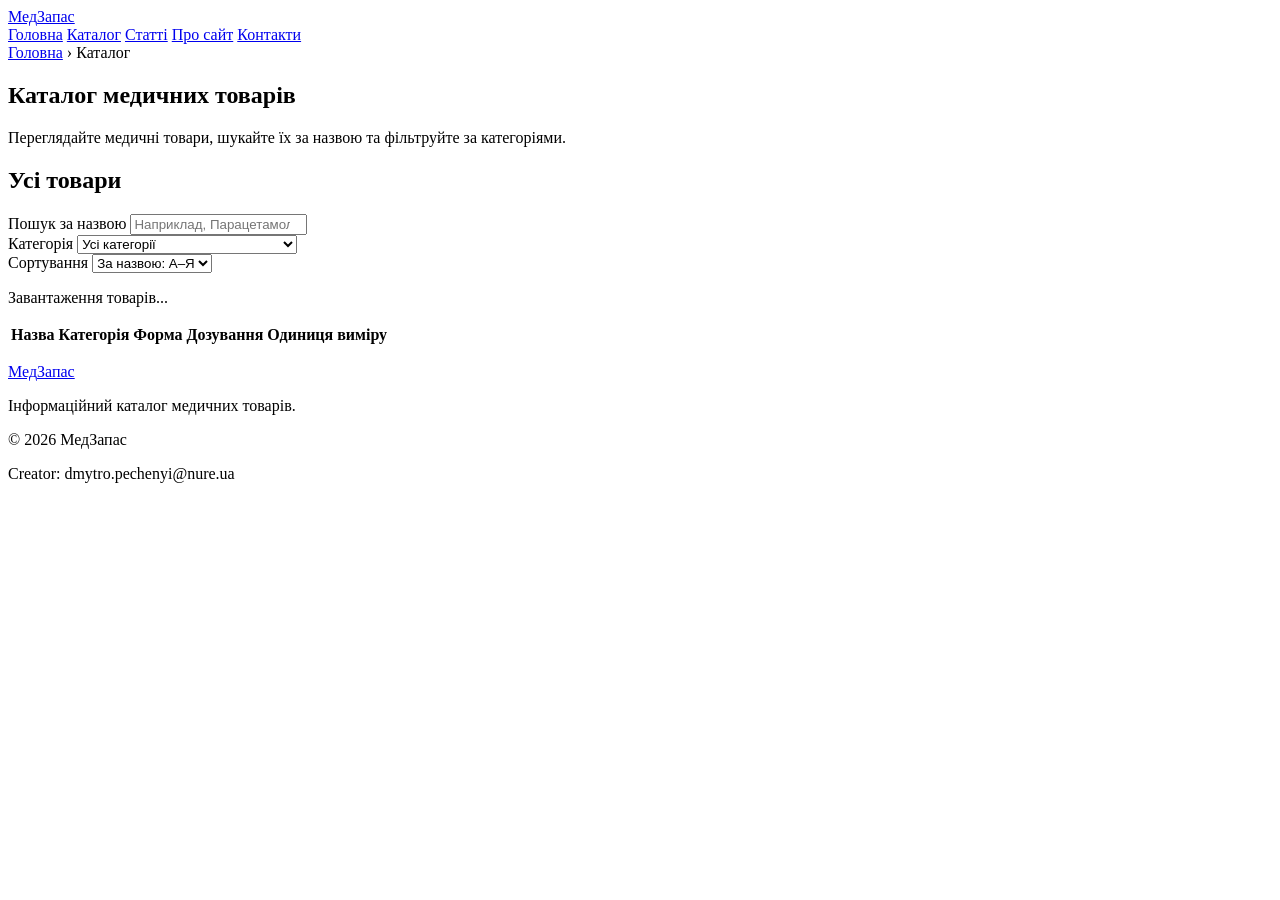
==== catalog.html @ 5ecda2e0 "Add files via upload" ====
<!DOCTYPE html>
<html lang="uk">
  <head>
    <meta charset="UTF-8" />
    <meta name="viewport" content="width=device-width, initial-scale=1.0" />

    <title>Каталог медичних товарів: ліки та медичні вироби — МедЗапас</title>
    <meta
      name="description"
      content="Каталог МедЗапас: дві категорії медичних товарів і демонстраційні картки з описом та одиницею виміру. Усі дані навчальні."
    />
    <link rel="preconnect" href="https://fonts.googleapis.com" />
    <link rel="preconnect" href="https://fonts.gstatic.com" crossorigin />
    <link
      href="https://fonts.googleapis.com/css2?family=Manrope:wght@400;500;600;700;800&display=swap"
      rel="stylesheet"
    />
    <link rel="stylesheet" href="css/style.css" />
  </head>
  <body>
    <header class="header">
      <div class="container header-content">
        <a class="logo" href="index.html">Мед<span>Запас</span></a>

        <nav class="navigation">
          <a href="index.html">Головна</a>
          <a href="catalog.html" class="active">Каталог</a>
          <a href="articles.html">Статті</a>
          <a href="about.html">Про сайт</a>
          <a href="contacts.html">Контакти</a>
        </nav>
      </div>
    </header>

    <main>
      <section class="page-header">
        <div class="container">
          <div class="breadcrumbs">
            <a href="index.html">Головна</a> ›
            <span>Каталог</span>
          </div>

          <h1>Каталог медичних товарів</h1>

          <p class="lead">
            Переглядайте медичні товари, шукайте їх за назвою та фільтруйте за
            категоріями.
          </p>
        </div>
      </section>

      <section class="section">
        <div class="container">
          <h2>Усі товари</h2>

          <div class="catalog-controls">
            <div class="control-field">
              <label for="searchInput">Пошук за назвою</label>
              <input
                type="search"
                id="searchInput"
                placeholder="Наприклад, Парацетамол"
              />
            </div>

            <div class="control-field">
              <label for="categoryFilter">Категорія</label>
              <select id="categoryFilter">
                <option value="">Усі категорії</option>
                <option value="medicines">Лікарські засоби</option>
                <option value="devices">Вироби медичного призначення</option>
              </select>
            </div>

            <div class="control-field">
              <label for="sortSelect">Сортування</label>
              <select id="sortSelect">
                <option value="asc">За назвою: А–Я</option>
                <option value="desc">За назвою: Я–А</option>
              </select>
            </div>
          </div>

          <p id="resultsCount" aria-live="polite">Завантаження товарів...</p>

          <div class="table-wrap">
            <table class="product-table">
              <thead>
                <tr>
                  <th>Назва</th>
                  <th>Категорія</th>
                  <th>Форма</th>
                  <th>Дозування</th>
                  <th>Одиниця виміру</th>
                </tr>
              </thead>
              <tbody id="productTableBody"></tbody>
            </table>
          </div>

          <p id="catalogMessage" role="status"></p>

          <div id="pagination" class="pagination"></div>
        </div>
      </section>
    </main>

    <script src="js/catalog.js"></script>

    <footer class="footer">
      <div class="container footer-content">
        <a class="logo footer-logo" href="index.html">Мед<span>Запас</span></a>
        <p>Інформаційний каталог медичних товарів.</p>
        <p class="copyright">© 2026 МедЗапас</p>
        <p>Creator: dmytro.pechenyi@nure.ua</p>
      </div>
    </footer>
  </body>
</html>
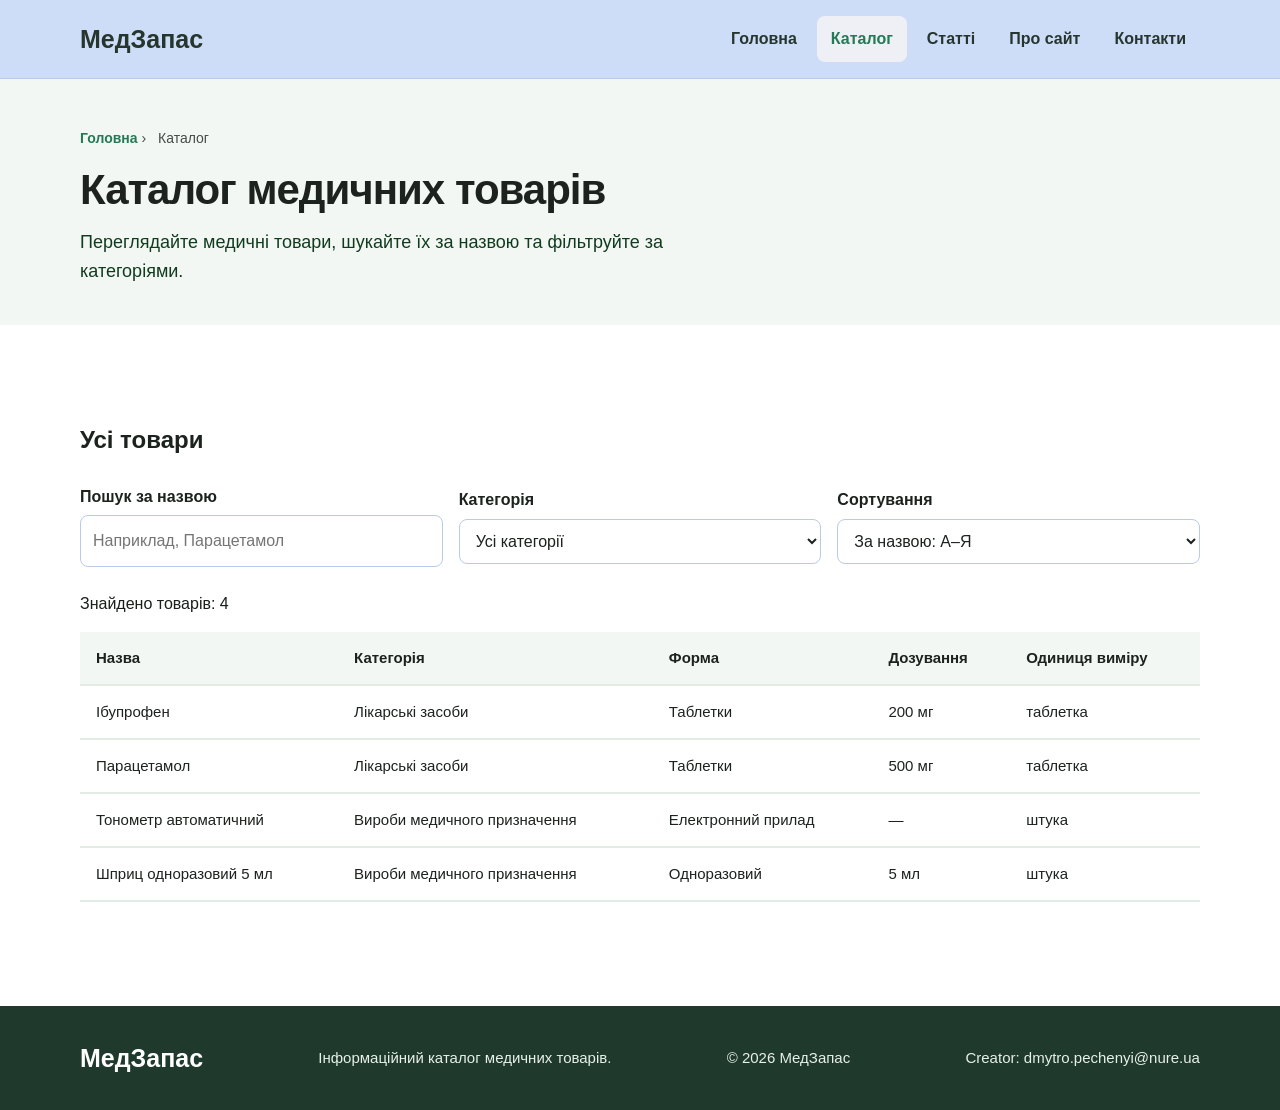
==== commit 963b5ed3: "Enhance catalog.html with better metadata Updated the catalog page with improved descriptions and me" ====
--- a/catalog.html
+++ b/catalog.html
@@ -7,7 +7,7 @@
     <title>Каталог медичних товарів: ліки та медичні вироби — МедЗапас</title>
     <meta
       name="description"
-      content="Каталог МедЗапас: дві категорії медичних товарів і демонстраційні картки з описом та одиницею виміру. Усі дані навчальні."
+      content="Каталог МедЗапас: дві категорії медичних товарів і демонстраційні картки з описом та одиницею виміру."
     />
     <link rel="preconnect" href="https://fonts.googleapis.com" />
     <link rel="preconnect" href="https://fonts.gstatic.com" crossorigin />
--- a/css/style.css
+++ b/css/style.css
@@ -0,0 +1,724 @@
+* {
+  box-sizing: border-box;
+}
+
+html {
+  scroll-behavior: smooth;
+}
+
+body {
+  margin: 0;
+  font-family: "Manrope", sans-serif;
+  color: #1c221e;
+  background: #ffffff;
+  line-height: 1.6;
+}
+
+a {
+  color: inherit;
+  text-decoration: none;
+}
+
+.container {
+  width: min(1120px, calc(100% - 40px));
+  margin: 0 auto;
+}
+
+/* Шапка */
+.header {
+  background: #ceddf7;
+  border-bottom: 1px solid #b8cbe9;
+}
+
+.header-content {
+  min-height: 78px;
+  display: flex;
+  align-items: center;
+  justify-content: space-between;
+  gap: 28px;
+}
+
+.logo {
+  font-size: 25px;
+  font-weight: 800;
+  color: #26352d;
+  white-space: nowrap;
+}
+
+.navigation {
+  display: flex;
+  align-items: center;
+  gap: 6px;
+  flex-wrap: wrap;
+}
+
+.navigation a {
+  padding: 10px 14px;
+  border-radius: 8px;
+  font-size: 16px;
+  font-weight: 600;
+  color: #26352d;
+  transition: background 0.2s, color 0.2s;
+}
+
+.navigation a:hover {
+  color: #247a55;
+  background: #f7f5f5cb;
+}
+
+.navigation a.active {
+  color: #247a55;
+  background: #f7f5f5cb;
+}
+
+/* Головний блок */
+.hero {
+  background: #f3f7f4;
+  padding: 76px 0;
+}
+
+.hero-content {
+  display: grid;
+  grid-template-columns: 1.2fr 0.8fr;
+  align-items: center;
+  gap: 60px;
+}
+
+.eyebrow {
+  margin: 0 0 12px;
+  color: #247a55;
+  font-size: 14px;
+  font-weight: 700;
+  letter-spacing: 1.2px;
+}
+
+.hero h1 {
+  max-width: 650px;
+  margin: 0 0 20px;
+  font-size: clamp(34px, 4vw, 52px);
+  line-height: 1.15;
+  letter-spacing: -1.5px;
+}
+
+.hero-description {
+  max-width: 550px;
+  margin: 0 0 30px;
+  color: #103c1e;
+  font-size: 18px;
+}
+
+.button {
+  display: inline-block;
+  padding: 14px 24px;
+  background: #247a55;
+  color: #ffffff;
+  border-radius: 8px;
+  font-weight: 700;
+  transition: background 0.2s, transform 0.2s;
+}
+
+.button:hover {
+  background: #195e40;
+  transform: translateY(-2px);
+}
+
+/* Зображення */
+.hero-image {
+  width: 300px;
+  height: 300px;
+  max-width: 100%;
+  object-fit: contain;
+  display: block;
+  margin-left: auto;
+  transform: translateX(30px);
+}
+
+/* Загальні секції */
+.section {
+  padding: 76px 0;
+}
+
+.section-heading {
+  margin-bottom: 32px;
+}
+
+.section-heading h2 {
+  margin: 0 0 8px;
+  font-size: 32px;
+  line-height: 1.25;
+}
+
+.section-heading > p:last-child {
+  margin: 0;
+  color: #222121;
+}
+
+/* Категорії */
+.card-grid {
+  display: grid;
+  grid-template-columns: repeat(2, minmax(0, 1fr));
+  gap: 22px;
+}
+
+.category-card {
+  display: block;
+  padding: 28px;
+  border: 2px solid #e3ebe5;
+  border-radius: 14px;
+  transition: border-color 0.2s, transform 0.2s, box-shadow 0.2s;
+}
+
+.category-card:hover {
+  border-color: #247a55;
+  transform: translateY(-4px);
+  box-shadow: 0 12px 28px #26352d0c;
+}
+
+.card-icon {
+  width: 48px;
+  height: 48px;
+  display: grid;
+  place-items: center;
+  border-radius: 12px;
+  background: #e5f2e9;
+  color: #247a55;
+  font-size: 26px;
+}
+
+.category-card h3 {
+  margin: 18px 0 8px;
+  font-size: 19px;
+  line-height: 1.35;
+}
+
+.category-card p {
+  color: #313733;
+  font-size: 14px;
+}
+
+.card-link {
+  display: inline-block;
+  margin-top: 8px;
+  color: #247a55;
+  font-size: 14px;
+  font-weight: 700;
+}
+
+/* Блок корисних статей */
+.articles {
+  background: #f3f7f4;
+}
+
+.articles-content {
+  display: grid;
+  grid-template-columns: 0.8fr 1.2fr;
+  gap: 70px;
+  align-items: start;
+}
+
+.articles-intro {
+  position: sticky;
+  top: 30px;
+}
+
+.articles-intro h2 {
+  max-width: 400px;
+  margin: 0 0 16px;
+  font-size: 34px;
+  line-height: 1.25;
+}
+
+.articles-intro > p:not(.eyebrow) {
+  max-width: 390px;
+  margin: 0 0 24px;
+  color: #252a27;
+}
+
+.articles-button {
+  display: inline-flex;
+  align-items: center;
+  gap: 12px;
+  padding: 12px 18px;
+  background: #247a55;
+  color: #ffffff;
+  border-radius: 8px;
+  font-weight: 700;
+  transition: background 0.2s;
+}
+
+.articles-button:hover {
+  background: #195e40;
+}
+
+.articles-list {
+  border-top: 3px solid #cbd5cc;
+}
+
+.article-item {
+  display: grid;
+  grid-template-columns: 42px 1fr;
+  gap: 18px;
+  padding: 26px 0;
+  border-bottom: 3px solid #cbd5cc;
+}
+
+.article-number {
+  color: #0f3a09;
+  font-size: 18px;
+  font-weight: 700;
+}
+
+.article-info h3 {
+  margin: 0 0 8px;
+  font-size: 19px;
+  line-height: 1.4;
+}
+
+.article-info p {
+  margin: 0 0 12px;
+  color: #454d47;
+  font-size: 14px;
+}
+
+.article-info a {
+  color: #247a55;
+  font-size: 14px;
+  font-weight: 700;
+}
+
+.article-info a:hover {
+  text-decoration: underline;
+}
+
+/* Підвал */
+.footer {
+  padding: 32px 0;
+  background: #20392d;
+  color: #e7f0e9;
+}
+
+.footer-content {
+  display: flex;
+  align-items: center;
+  justify-content: space-between;
+  gap: 20px;
+  flex-wrap: wrap;
+}
+
+.footer-logo {
+  color: #ffffff;
+}
+
+.footer p {
+  margin: 0;
+  font-size: 15px;
+}
+
+/* Планшети */
+@media (max-width: 800px) {
+  .articles-content {
+    grid-template-columns: 1fr;
+    gap: 30px;
+  }
+
+  .articles-intro {
+    position: static;
+  }
+
+  .articles-intro h2 {
+    font-size: 30px;
+  }
+
+  .header-content {
+    padding: 18px 0;
+    flex-direction: column;
+    align-items: flex-start;
+  }
+
+  .navigation {
+    gap: 14px 20px;
+  }
+
+  .hero {
+    padding: 48px 0;
+  }
+
+  .hero-content {
+    grid-template-columns: 1fr;
+    gap: 32px;
+  }
+
+  .hero-image {
+    margin: 0 auto;
+    transform: none;
+  }
+
+  .section {
+    padding: 52px 0;
+  }
+}
+
+/* Смартфони */
+@media (max-width: 520px) {
+  .button {
+    display: table;
+    margin: 0 auto;
+  }
+
+  .container {
+    width: min(100% - 28px, 1120px);
+  }
+
+  .navigation {
+    gap: 10px 16px;
+  }
+
+  .navigation a {
+    font-size: 13px;
+  }
+
+  .hero-image {
+    width: 220px;
+    height: 220px;
+  }
+
+  .card-grid {
+    grid-template-columns: 1fr;
+  }
+
+  .hero h1 {
+    font-size: 36px;
+  }
+
+  .section-heading h2 {
+    font-size: 27px;
+  }
+
+  .category-card {
+    padding: 22px;
+  }
+
+  .footer-content {
+    flex-direction: column;
+    align-items: flex-start;
+  }
+}
+/* Внутрішні сторінки: заголовок, хлібні крихти, таблиця */
+.page-header {
+  padding: 48px 0 40px;
+  background: #f3f7f4;
+}
+
+.breadcrumbs {
+  margin: 0 0 16px;
+  font-size: 14px;
+  color: #454d47;
+}
+
+.breadcrumbs a {
+  color: #247a55;
+  font-weight: 600;
+}
+
+.breadcrumbs a:hover {
+  text-decoration: underline;
+}
+
+.breadcrumbs span {
+  margin: 0 8px;
+}
+
+.page-header h1 {
+  margin: 0 0 12px;
+  font-size: clamp(30px, 4vw, 42px);
+  line-height: 1.2;
+  letter-spacing: -1px;
+}
+
+.page-header .lead {
+  max-width: 640px;
+  margin: 0;
+  color: #103c1e;
+  font-size: 18px;
+}
+
+.table-wrap {
+  overflow-x: auto;
+}
+
+.product-table {
+  width: 100%;
+  border-collapse: collapse;
+  background: #ffffff;
+  font-size: 15px;
+}
+
+.product-table th,
+.product-table td {
+  padding: 14px 16px;
+  text-align: left;
+  border-bottom: 2px solid #e3ebe5;
+}
+
+.product-table th {
+  background: #f3f7f4;
+  font-weight: 700;
+}
+
+/* Керування каталогом */
+.catalog-controls {
+  display: grid;
+  grid-template-columns: 1fr 1fr 1fr;
+  gap: 10px 16px;
+  margin: 24px 0;
+  align-items: center;
+}
+
+.catalog-controls label {
+  font-weight: 700;
+}
+
+.catalog-controls input,
+.catalog-controls select {
+  width: 100%;
+  min-width: 0;
+  padding: 12px;
+  font: inherit;
+  color: inherit;
+  background: #fff;
+  border: 1px solid #b8cbe9;
+  border-radius: 8px;
+}
+
+#resultsCount {
+  margin: 16px 0;
+  color: #181e1a;
+}
+
+#catalogMessage {
+  margin: 20px 0;
+}
+
+/* Перемикання сторінок */
+.pagination {
+  display: flex;
+  flex-wrap: wrap;
+  justify-content: center;
+  gap: 8px;
+  margin-top: 28px;
+}
+
+.pagination button {
+  padding: 9px 13px;
+  font: inherit;
+  color: #20392d;
+  background: #fff;
+  border: 1px solid #b8cbe9;
+  border-radius: 8px;
+  cursor: pointer;
+}
+
+.pagination button:hover:not(:disabled),
+.pagination button.current-page {
+  color: #fff;
+  background: #20392d;
+  border-color: #20392d;
+}
+
+.pagination button:disabled {
+  opacity: 0.45;
+  cursor: not-allowed;
+}
+
+/* Мобільні пристрої */
+@media (max-width: 700px) {
+  .catalog-controls {
+    grid-template-columns: 1fr;
+  }
+}
+.control-field {
+  display: flex;
+  flex-direction: column;
+  gap: 6px;
+}
+
+/* Сторінка статей */
+.articles-page-heading {
+  margin-bottom: 32px;
+}
+
+.articles-page-heading h2 {
+  margin: 0 0 8px;
+  font-size: 30px;
+}
+
+.articles-page-heading p {
+  margin: 0;
+  color: #454d47;
+}
+
+.articles-grid {
+  display: grid;
+  grid-template-columns: repeat(3, minmax(0, 1fr));
+  gap: 24px;
+}
+
+.knowledge-card {
+  overflow: hidden;
+  border: 2px solid #e3ebe5;
+  border-radius: 14px;
+  background: #ffffff;
+  transition: border-color 0.2s, transform 0.2s, box-shadow 0.2s;
+}
+
+.knowledge-card:hover {
+  border-color: #247a55;
+  transform: translateY(-4px);
+  box-shadow: 0 12px 28px #26352d0c;
+}
+
+.knowledge-card img {
+  display: block;
+  width: 100%;
+  height: 190px;
+  object-fit: cover;
+}
+
+.knowledge-card-content {
+  padding: 22px;
+}
+
+.article-category {
+  display: inline-block;
+  margin-bottom: 10px;
+  color: #247a55;
+  font-size: 13px;
+  font-weight: 700;
+}
+
+.knowledge-card h3 {
+  margin: 0 0 12px;
+  font-size: 19px;
+  line-height: 1.4;
+}
+
+.knowledge-card p {
+  margin: 0 0 18px;
+  color: #454d47;
+  font-size: 14px;
+}
+
+.knowledge-card a {
+  color: #247a55;
+  font-size: 14px;
+  font-weight: 700;
+}
+
+.knowledge-card a:hover {
+  text-decoration: underline;
+}
+
+/* Адаптація сторінки статей */
+@media (max-width: 900px) {
+  .articles-grid {
+    grid-template-columns: repeat(2, minmax(0, 1fr));
+  }
+}
+
+@media (max-width: 520px) {
+  .articles-grid {
+    grid-template-columns: 1fr;
+  }
+}
+
+/* Сторінка про сайт */
+.about-content {
+  display: grid;
+  grid-template-columns: 1fr 1fr;
+  gap: 60px;
+  align-items: start;
+}
+
+.about-intro h2 {
+  margin: 0 0 20px;
+  font-size: 32px;
+  line-height: 1.3;
+}
+
+.about-intro p:not(.eyebrow) {
+  color: #454d47;
+  margin: 0 0 16px;
+}
+
+.about-features {
+  border-top: 2px solid #cbd5cc;
+}
+
+.about-feature {
+  display: grid;
+  grid-template-columns: 42px 1fr;
+  gap: 18px;
+  padding: 22px 0;
+  border-bottom: 2px solid #cbd5cc;
+}
+
+.about-feature > span {
+  color: #247a55;
+  font-size: 18px;
+  font-weight: 700;
+}
+
+.about-feature h3 {
+  margin: 0 0 8px;
+  font-size: 19px;
+}
+
+.about-feature p {
+  margin: 0;
+  color: #454d47;
+  font-size: 14px;
+}
+
+@media (max-width: 800px) {
+  .about-content {
+    grid-template-columns: 1fr;
+    gap: 35px;
+  }
+}
+
+@media (max-width: 520px) {
+  .about-intro h2 {
+    font-size: 26px;
+  }
+}
+
+/* Сторінка контактів */
+/* Сторінка контактів */
+.contacts-content {
+  max-width: 1200px;
+}
+
+.contacts-info {
+  max-width: 700px;
+}
+
+.contacts-info .eyebrow {
+  margin-bottom: 18px;
+}
+
+.contacts-info > p:not(.eyebrow) {
+  margin: 0 0 28px;
+  color: #262a27;
+  line-height: 1.7;
+}
+
+.contact-item h3 {
+  margin: 0 0 8px;
+  font-size: 17px;
+}
+
+@media (max-width: 520px) {
+  .contacts-info {
+    max-width: 100%;
+  }
+}
